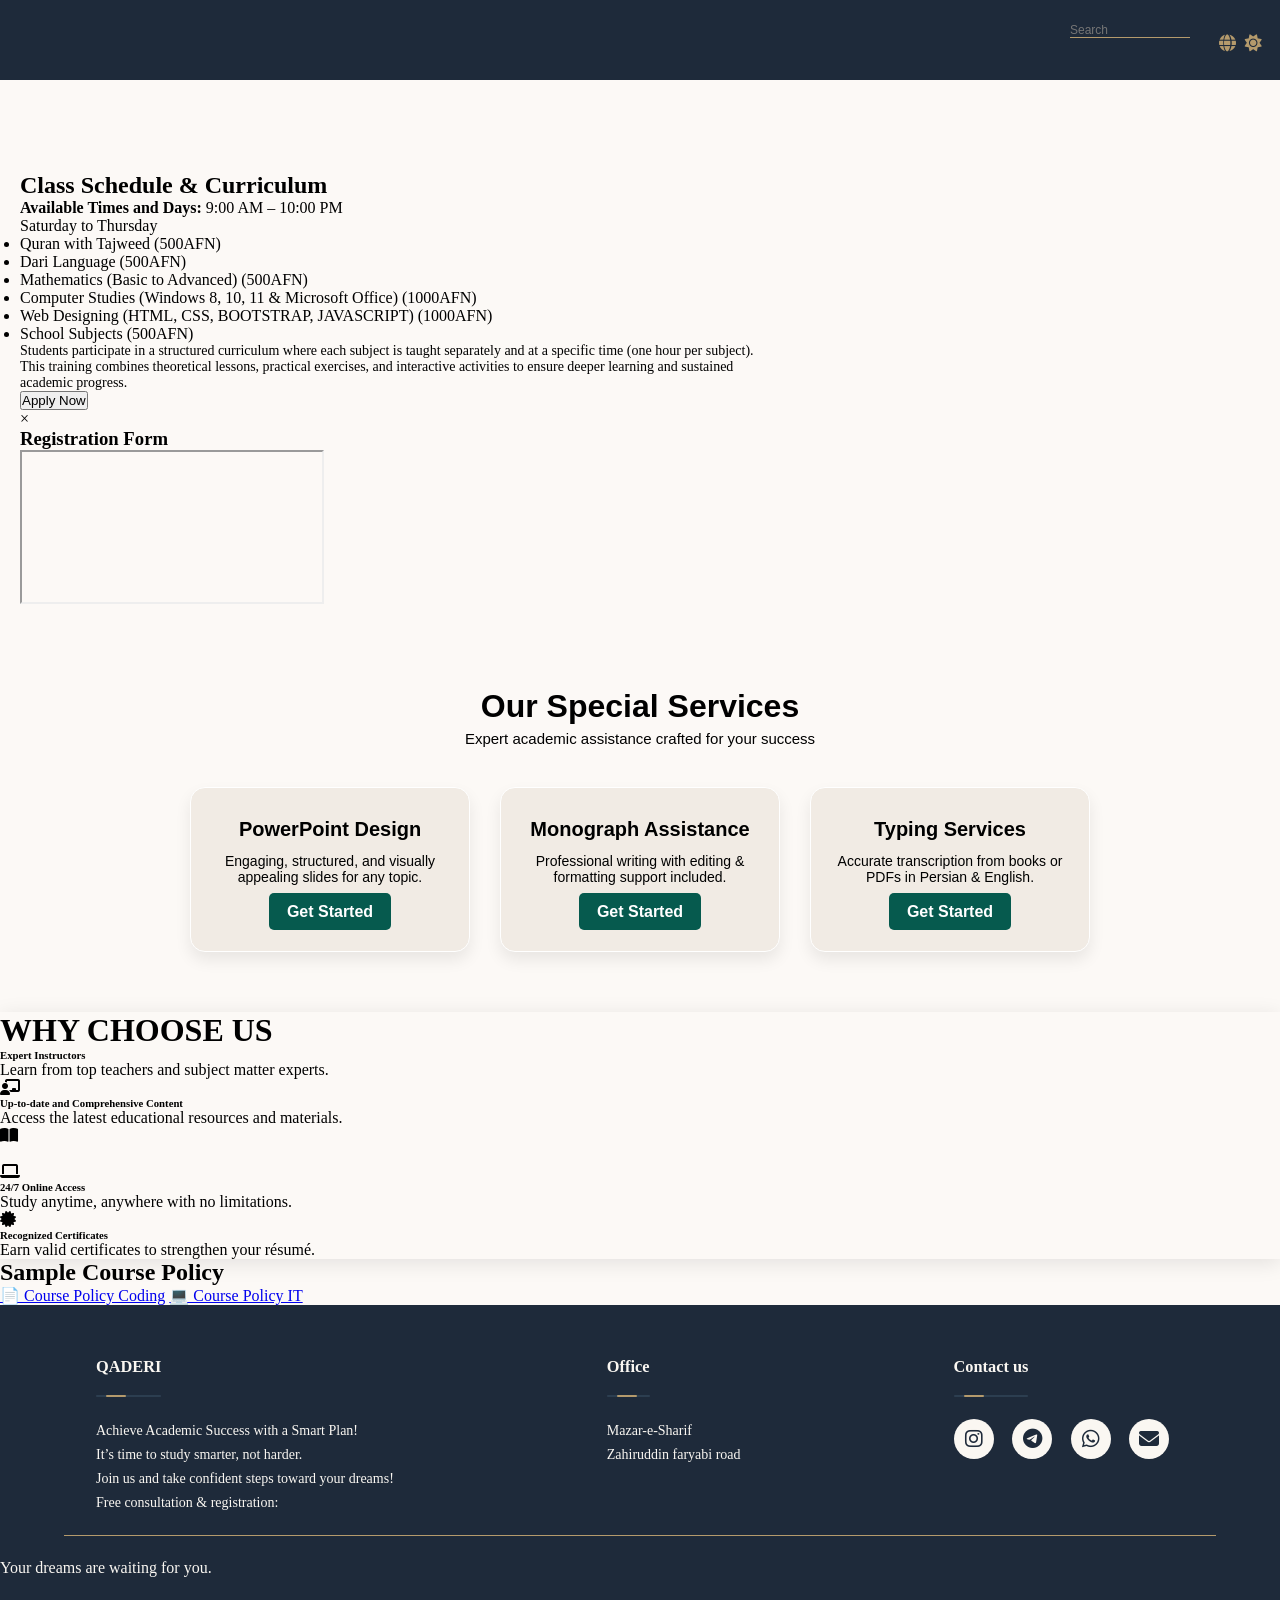
==== index.html @ 8e6b8955 "Update index.html" ====
<!DOCTYPE html>
<html lang="en">
<head>
  <meta charset="UTF-8">
  <meta name="viewport" content="width=device-width, initial-scale=1.0">

  <!-- Bootstrap -->
  <link rel="stylesheet" href="bootstrap.min.css">
  <script src="bootstrap.bundle.min.js"></script>

  <!-- Font Awesome -->
  <link rel="stylesheet" href="https://cdnjs.cloudflare.com/ajax/libs/font-awesome/6.6.0/css/all.min.css">

  <!-- Custom CSS -->
  <link rel="stylesheet" href="home.css">
  <link rel="stylesheet" href="navbar-footer.css">
  <link rel="stylesheet" href="responsive.css">

  <script src="jquery.min.js"></script>

  <style>
    .custom-services {
      font-family: 'Segoe UI', sans-serif;
      padding: 60px 20px;
      text-align: center;
    }

    .title-box h2 {
      font-size: 32px;
      margin-bottom: 5px;
    }

    .title-box p {
      font-size: 15px;
      margin-bottom: 40px;
    }

    .service-grid {
      display: flex;
      justify-content: center;
      flex-wrap: wrap;
      gap: 30px;
    }

    .service-item {
      border-radius: 15px;
      padding: 30px 20px;
      width: 280px;
      box-shadow: 0 8px 16px rgba(0,0,0,0.08);
      transition: transform 0.3s ease;
      border: 1px solid #fff;
      background-color: #f1ebe4;
    }

    .service-item:hover {
      transform: translateY(-6px);
    }

    .icon {
      font-size: 36px;
      margin-bottom: 15px;
    }

    .service-item h3 {
      font-size: 20px;
      margin-bottom: 12px;
    }

    .service-item p {
      font-size: 14px;
      margin-bottom: 18px;
    }

    .action-btn {
      text-decoration: none;
      background: #065a4e;
      color: #fff;
      padding: 10px 18px;
      border-radius: 5px;
      font-weight: bold;
      transition: background 0.3s ease;
    }

    .action-btn:hover {
      background: #0c7869;
    }

    img {
      max-width: 100%;
      height: auto;
      position: relative;
      top: 23px;
    }

    #curriculum {
      max-width: 800px;
      padding: 20px;
    }

    @media (max-width: 768px) {
      .time {
        display: block !important;
        padding: 10px;
      }

      #curriculum {
        width: 100% !important;
        padding: 10px !important;
      }

      .row-footer {
        flex-direction: column;
        text-align: center;
      }

      .row-footer > div {
        margin-bottom: 20px;
      }
    }
  </style>
</head>

<body style="background-color: #fcf9f6;">

  <!-- NAVBAR -->
  <nav class="navbar navbar-expand-lg fixed-top mb-5">
    <div class="container-fluid">
      <a class="navbar-brand me-auto gold" href="index.html">
        <img src="logo.png" alt="" class="logo">
      </a>
    </div>

    <input class="search" type="search" placeholder="Search">

    <i class="fa-solid fa-sun me-3" id="toggleDark"></i>

    <a href=".html">
      <i class="fa-solid fa-globe me-3 language"></i>
    </a>
  </nav>

  <br id="top"><br><br><br>

  <!-- CURRICULUM -->
  <section id="curriculum">
    <h2>Class Schedule & Curriculum</h2>

    <p>
      <strong>Available Times and Days:</strong>
      9:00 AM – 10:00 PM <br>
      Saturday to Thursday
    </p>

    <ul class="subject-list">
      <li>Quran with Tajweed <span>(500AFN)</span></li>
      <li>Dari Language <span>(500AFN)</span></li>
      <li>Mathematics (Basic to Advanced) <span>(500AFN)</span></li>
      <li>Computer Studies (Windows 8, 10, 11 & Microsoft Office) <span>(1000AFN)</span></li>
      <li>Web Designing (HTML, CSS, BOOTSTRAP, JAVASCRIPT) <span>(1000AFN)</span></li>
      <li>School Subjects <span>(500AFN)</span></li>
    </ul>

    <p style="font-size: 14px;">
      Students participate in a structured curriculum where each subject is taught separately 
      and at a specific time (one hour per subject). This training combines theoretical lessons, 
      practical exercises, and interactive activities to ensure deeper learning and sustained academic progress.
    </p>

    <button id="openFormBtn">Apply Now</button>

    <!-- Modal -->
    <div id="signupModal" class="modal">
      <div class="modal-content">
        <div class="modal-header">
          <span class="close" id="closeModal">&times;</span>
          <h3>Registration Form</h3>
        </div>

        <iframe src="https://docs.google.com/forms/d/e/1FAIpQLSfiesvxRKN3bKkKUyKluI0n7RCWYYDgTnpUnHDpXi1G2gEbSQ/viewform?embedded=true">
          Loading...
        </iframe>
      </div>
    </div>
  </section>

  <!-- SERVICES -->
  <section class="custom-services">
    <div class="title-box">
      <h2>Our Special Services</h2>
      <p>Expert academic assistance crafted for your success</p>
    </div>

    <div class="service-grid">
      <div class="service-item">
        <h3>PowerPoint Design</h3>
        <p>Engaging, structured, and visually appealing slides for any topic.</p>
        <a href="#" class="action-btn">Get Started</a>
      </div>

      <div class="service-item">
        <h3>Monograph Assistance</h3>
        <p>Professional writing with editing & formatting support included.</p>
        <a href="#" class="action-btn">Get Started</a>
      </div>

      <div class="service-item">
        <h3>Typing Services</h3>
        <p>Accurate transcription from books or PDFs in Persian & English.</p>
        <a href="#" class="action-btn">Get Started</a>
      </div>
    </div>
  </section>

  <!-- WHY CHOOSE US -->
  <div class="container choose-us mt-2 mb-5" style="box-shadow: 0px 4px 20px rgba(0,0,0,0.1);">

    <div class="row mb-5">
      <div class="col-12 mt-5">
        <h1 class="choose">WHY CHOOSE US</h1>
      </div>
    </div>

    <div class="row">
      <div class="col-md-4">

        <div class="text1-icon border-bottom">
          <div>
            <h6>Expert Instructors</h6>
            <p>Learn from top teachers and subject matter experts.</p>
          </div>
          <i class="fa-solid fa-chalkboard-user ps-4"></i>
        </div>

        <div class="text1-icon">
          <div>
            <h6>Up-to-date and Comprehensive Content</h6>
            <p>Access the latest educational resources and materials.</p>
          </div>
          <i class="fa-solid fa-book-open ps-4"></i>
        </div>

      </div>

      <div class="col-md-4 image-choose mb-4">
        <img src="learn.png" alt="">
      </div>

      <div class="col-md-4 mb-4">

        <div class="text2-icon border-bottom">
          <i class="fa-solid fa-laptop pe-4"></i>
          <div>
            <h6>24/7 Online Access</h6>
            <p>Study anytime, anywhere with no limitations.</p>
          </div>
        </div>

        <div class="text2-icon">
          <i class="fa-solid fa-certificate pe-4"></i>
          <div>
            <h6>Recognized Certificates</h6>
            <p>Earn valid certificates to strengthen your résumé.</p>
          </div>
        </div>

      </div>
    </div>
  </div>

  <!-- COURSE POLICY -->
  <div class="course-policy-container">
    <h2 class="title">Sample Course Policy</h2>

    <div class="button-group">
      <a href="file1.pdf" class="policy-button" download>📄 Course Policy Coding</a>
      <a href="file2.pdf" class="policy-button" download>💻 Course Policy IT</a>
    </div>
  </div>

  <!-- FOOTER -->
  <footer class="mt-3">
    <div class="row row-footer">

      <div class="col-md-4">
        <h3>QADERI <div class="underline"><span></span></div></h3>
        <p>
          Achieve Academic Success with a Smart Plan!<br>
          It’s time to study smarter, not harder.<br>
          Join us and take confident steps toward your dreams!<br>
          Free consultation & registration:
        </p>
      </div>

      <div class="col-md-4" style="text-align: left;">
        <h3>Office <div class="underline"><span></span></div></h3>
        <p>Mazar-e-Sharif</p>
        <p>Zahiruddin faryabi road</p>
      </div>

      <div class="col-md-4">
        <h3>Contact us <div class="underline"><span></span></div></h3>

        <div class="social-icons" style="text-align: left;">
          <a href="https://instagram.com/qaderi_online_academy"><i class="fab fa-instagram"></i></a>
          <a href="https://t.me/Qaderi_Online_Academy"><i class="fab fa-telegram"></i></a>
          <a href="https://wa.me/93748278164" target="_blank"><i class="fab fa-whatsapp"></i></a>
          <a href="mailto:qaderi.onlineacademy@gmail.com"><i class="fas fa-envelope email"></i></a>
        </div>
      </div>

    </div>

    <hr>

    <p class="text-center" style="font-size: 16px;">
      Your dreams are waiting for you.
    </p>
  </footer>

  <!-- TO TOP -->
  <a href="#top" class="to-top">
    <i class="fas fa-chevron-up"></i>
  </a>

  <!-- JS -->
  <script>
    const toTop = document.querySelector(".to-top");

    window.addEventListener("scroll", () => {
      if (window.pageYOffset > 450) {
        toTop.classList.add("active");
      } else {
        toTop.classList.remove("active");
      }
    });

    const toggle = document.getElementById('toggleDark');
    const body = document.querySelector('body');

    toggle.addEventListener('click', function () {
      this.classList.toggle('fa-moon');

      if (this.classList.toggle('fa-sun')) {
        body.style.background = '#fff';
        body.style.color = '#000';
        body.style.transition = '1s';
      } else {
        body.style.background = '#000';
        body.style.color = '#f9fafa';
        body.style.transition = '1s';
      }
    });

    const openBtn = document.getElementById("openFormBtn");
    const modal = document.getElementById("signupModal");
    const closeBtn = document.getElementById("closeModal");

    openBtn.onclick = () => modal.style.display = "block";
    closeBtn.onclick = () => modal.style.display = "none";
    window.onclick = e => {
      if (e.target === modal) modal.style.display = "none";
    };
  </script>

</body>
</html>
---- navbar-footer.css ----
* {
  margin: 0;
  padding: 0;
  box-sizing: border-box;
}

/* custom font */
@font-face {
  font-family: 'ScriptMTBold';
  src: url('../webfonts/script-mt/ScriptMTBold.ttf');
}

/* NAVBAR */
.navbar {
  width: 100%;
  height: 80px;
  background-color: #1E2A3A;
  padding: 10px;
}

.search {
  position: absolute;
  right: 90px;
  top: 23px;
  border: none;
  background-color: transparent;
  border-bottom: 1px solid #B49A6C;
  width: 120px;
  font-size: 12px;
  color: #FAF7F2;
}

#toggleDark {
  font-size: 17px;
  cursor: pointer;
  color: #B49A6C; /* آیکن هماهنگ */
  position: absolute;
  right: 18px;
  top: 34px;
}

.language {
  font-size: 17px;
  cursor: pointer;
  color: #B49A6C; /* آیکن هماهنگ */
  position: absolute;
  right: 44px;
  top: 34px;
}

/* FOOTER */
footer {
  width: 100%;
  background: #1E2A3A;
  color: #FAF7F2;
  padding: 50px 0 30px;
  font-size: 14px;
  line-height: 24px;
}

.row-footer {
  width: 85%;
  margin: auto;
  display: flex;
  flex-wrap: wrap;
  align-items: flex-start;
  justify-content: space-between;
}

footer .col-md-3 {
  flex-basis: 25%;
  padding: 10px;
}

footer .col-md-3 p {
  padding: 0;
  margin: 0;
}

.col-md-3:nth-child(2),
.col-md-3:nth-child(3) {
  flex-basis: 15%;
}

.logo {
  width: 80px;
  margin-bottom: 40px;
}

footer h3 {
  width: fit-content;
  margin-bottom: 40px;
  position: relative;
}

footer h6 {
  margin: 10px 0;
}

footer ul li {
  list-style: none;
  margin-bottom: 10px;
}

footer ul li a {
  text-decoration: none;
  color: #FAF7F2;
}

footer form {
  padding-bottom: 15px;
  display: flex;
  align-items: center;
  justify-content: space-between;
  border-bottom: 1px solid #B49A6C;
  margin-bottom: 50px;
}

footer form input {
  width: 100%;
  background: transparent;
  color: #FAF7F2;
  border: 0;
  outline: none;
}

footer form button {
  background: transparent;
  border: 0;
  outline: none;
  cursor: pointer;
}

footer form button .fas {
  font-size: 16px;
  color: #B49A6C;
}

/* ICONS */
footer .social-icons .fab,
.email {
  width: 40px;
  height: 40px;
  border-radius: 50%;
  text-align: center;
  line-height: 40px;
  font-size: 20px;
  color: #1E2A3A;
  background: #FAF7F2;
  margin-right: 15px;
  cursor: pointer;
}

/* ICON HOVER */
footer .social-icons .fab:hover,
footer .social-icons .email:hover {
  background: #B49A6C;
  color: #1E2A3A;
  transform: scale(1.15);
  transition: 0.4s ease;
}

footer hr {
  width: 90%;
  border: 0;
  border-bottom: 1px solid #B49A6C;
  margin: 20px auto;
}

footer .text {
  text-align: center;
}

/* UNDERLINE */
footer .underline {
  width: 100%;
  height: 2px;
  background: #2C3E50;
  border-radius: 5px;
  position: absolute;
  top: 40px;
  left: 0;
  overflow: hidden;
}

footer .underline span {
  width: 20px;
  height: 100%;
  background: #B49A6C;
  border-radius: 3px;
  position: absolute;
  top: 0;
  left: 10px;
  animation: moving 2s linear infinite;
}

@keyframes moving {
  0% { left: -20px; }
  100% { left: 100%; }
}

/* TO TOP */
.to-top {
  background-color: #FAF7F2;
  position: fixed;
  bottom: 16px;
  right: 32px;
  width: 40px;
  height: 40px;
  border-radius: 50%;
  display: flex;
  align-items: center;
  justify-content: center;
  font-size: 20px;
  color: #1E2A3A;
  text-decoration: none;
  opacity: 0;
  pointer-events: none;
  transition: all .3s;
}

.to-top.active {
  bottom: 32px;
  opacity: 1;
  pointer-events: auto;
}

/* RESPONSIVE */
@media (max-width: 768px) {
  .search {
    right: 50%;
    top: 80px;
    transform: translateX(50%);
    width: 60%;
  }

  #toggleDark,
  .language {
    top: 20px;
    position: static;
    margin-left: 10px;
  }

  .row-footer {
    flex-direction: column;
    text-align: center;
  }

  footer .col-md-3,
  .col-md-3:nth-child(2),
  .col-md-3:nth-child(3) {
    flex-basis: 100% !important;
  }
}

.pdf-wrapper {
  display: flex;
  flex-direction: column;
  gap: 10px;
  text-align: center;
}

.pdf-link {
  width: 80%;
  display: inline-block;
  padding: 4px 8px;
  background-color: #FAF7F2;
  color: #1E2A3A;
  text-decoration: none;
  font-weight: bold;
  font-size: 15px;
  border-radius: 12px;
  transition: all 0.3s ease;
}

.pdf-link:hover {
  background-color: #B49A6C;
  color: #1E2A3A;
  transform: scale(1.05);
}

.openFormBtn:hover {
  background-color: #B49A6C;
  color: #1E2A3A;
  transform: scale(1.05);
}
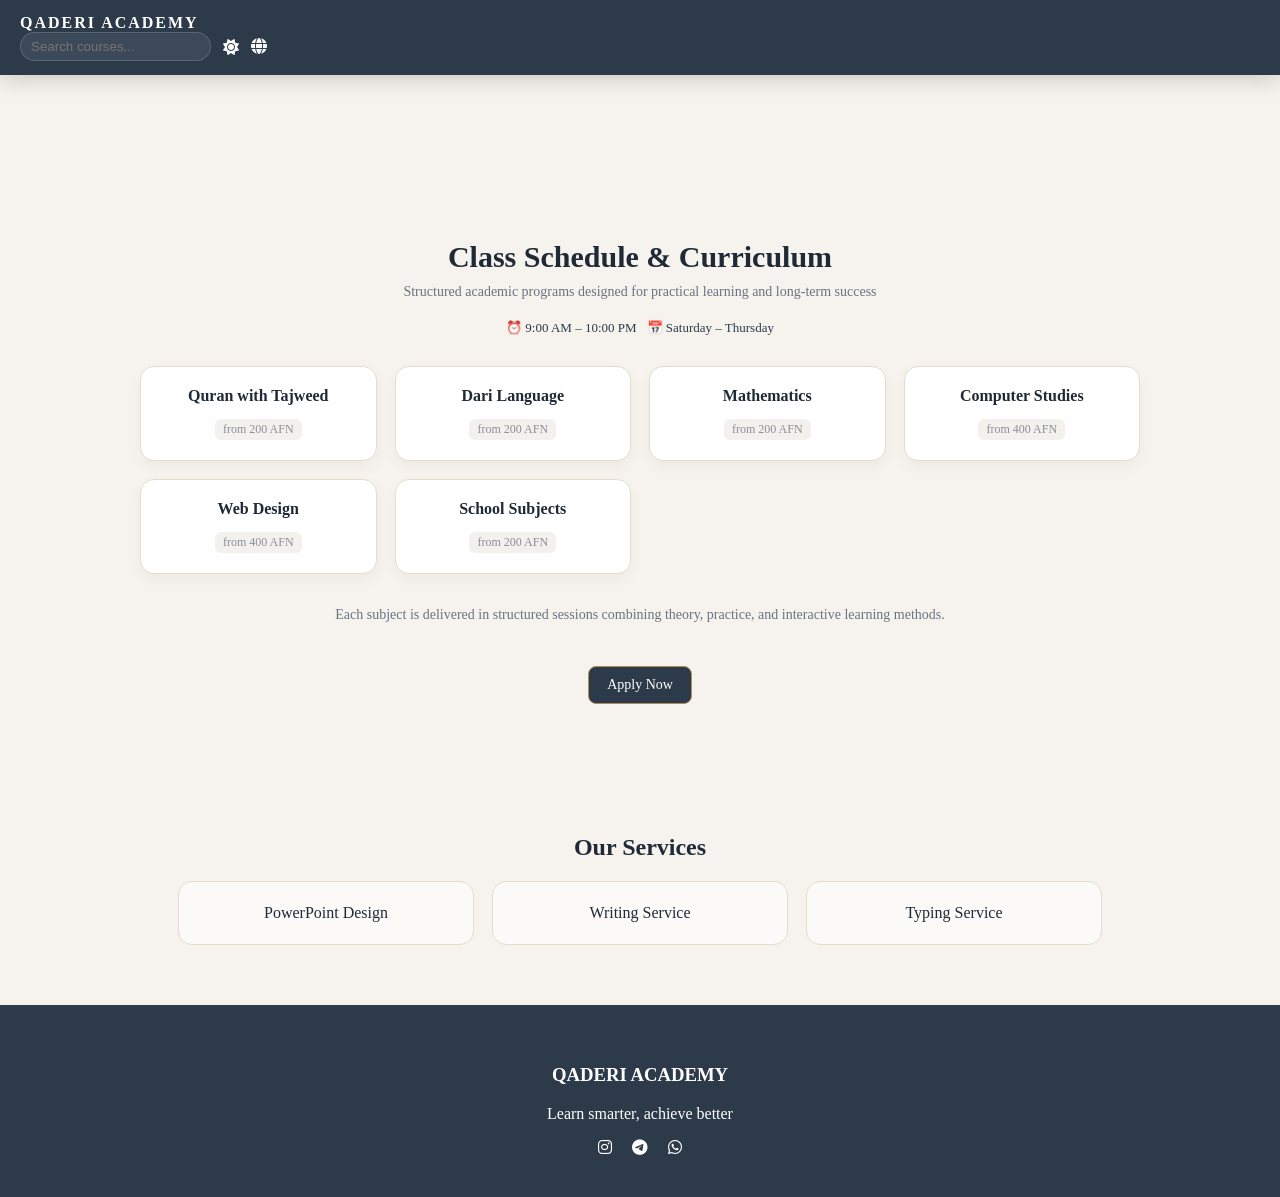
==== commit e68a3685: "Update index.html" ====
--- a/index.html
+++ b/index.html
@@ -1,366 +1,395 @@
 <!DOCTYPE html>
 <html lang="en">
 <head>
-  <meta charset="UTF-8">
-  <meta name="viewport" content="width=device-width, initial-scale=1.0">
-
-  <!-- Bootstrap -->
-  <link rel="stylesheet" href="bootstrap.min.css">
-  <script src="bootstrap.bundle.min.js"></script>
-
-  <!-- Font Awesome -->
-  <link rel="stylesheet" href="https://cdnjs.cloudflare.com/ajax/libs/font-awesome/6.6.0/css/all.min.css">
-
-  <!-- Custom CSS -->
-  <link rel="stylesheet" href="home.css">
-  <link rel="stylesheet" href="navbar-footer.css">
-  <link rel="stylesheet" href="responsive.css">
-
-  <script src="jquery.min.js"></script>
-
-  <style>
-    .custom-services {
-      font-family: 'Segoe UI', sans-serif;
-      padding: 60px 20px;
-      text-align: center;
-    }
-
-    .title-box h2 {
-      font-size: 32px;
-      margin-bottom: 5px;
-    }
-
-    .title-box p {
-      font-size: 15px;
-      margin-bottom: 40px;
-    }
-
-    .service-grid {
-      display: flex;
-      justify-content: center;
-      flex-wrap: wrap;
-      gap: 30px;
-    }
-
-    .service-item {
-      border-radius: 15px;
-      padding: 30px 20px;
-      width: 280px;
-      box-shadow: 0 8px 16px rgba(0,0,0,0.08);
-      transition: transform 0.3s ease;
-      border: 1px solid #fff;
-      background-color: #f1ebe4;
-    }
-
-    .service-item:hover {
-      transform: translateY(-6px);
-    }
-
-    .icon {
-      font-size: 36px;
-      margin-bottom: 15px;
-    }
-
-    .service-item h3 {
-      font-size: 20px;
-      margin-bottom: 12px;
-    }
-
-    .service-item p {
-      font-size: 14px;
-      margin-bottom: 18px;
-    }
-
-    .action-btn {
-      text-decoration: none;
-      background: #065a4e;
-      color: #fff;
-      padding: 10px 18px;
-      border-radius: 5px;
-      font-weight: bold;
-      transition: background 0.3s ease;
-    }
-
-    .action-btn:hover {
-      background: #0c7869;
-    }
-
-    img {
-      max-width: 100%;
-      height: auto;
-      position: relative;
-      top: 23px;
-    }
-
-    #curriculum {
-      max-width: 800px;
-      padding: 20px;
-    }
-
-    @media (max-width: 768px) {
-      .time {
-        display: block !important;
-        padding: 10px;
-      }
-
-      #curriculum {
-        width: 100% !important;
-        padding: 10px !important;
-      }
-
-      .row-footer {
-        flex-direction: column;
-        text-align: center;
-      }
-
-      .row-footer > div {
-        margin-bottom: 20px;
-      }
-    }
-  </style>
+<meta charset="UTF-8">
+<meta name="viewport" content="width=device-width, initial-scale=1.0">
+
+<link rel="stylesheet" href="bootstrap.min.css">
+<link rel="stylesheet" href="https://cdnjs.cloudflare.com/ajax/libs/font-awesome/6.6.0/css/all.min.css">
+
+<script src="jquery.min.js"></script>
+
+<style>
+
+/* BASE */
+body{
+  margin:0;
+  background:#f6f3ee;
+  font-family:Segoe UI;
+  color:#1f2a36;
+  transition:0.3s;
+}
+
+/* DARK MODE */
+body.dark{
+  background:#12161c;
+  color:#e9eef5;
+}
+
+/* NAVBAR (UNCHANGED) */
+.navbar{
+  background:#2c3a4a;
+  padding:14px 20px;
+  box-shadow:0 6px 20px rgba(0,0,0,0.15);
+}
+
+.brand{
+  color:#fff;
+  font-weight:600;
+  letter-spacing:2px;
+  text-decoration:none;
+}
+
+.nav-actions{
+  display:flex;
+  align-items:center;
+  gap:12px;
+}
+
+.search{
+  background:rgba(255,255,255,0.08);
+  border:1px solid rgba(255,255,255,0.15);
+  border-radius:20px;
+  padding:6px 10px;
+  color:#fff;
+  outline:none;
+}
+
+.icon{
+  color:#fff;
+  cursor:pointer;
+}
+
+.nav-space{height:90px;}
+
+/* CURRICULUM */
+#curriculum{
+  text-align:center;
+  padding:50px 20px;
+}
+
+#curriculum h2{
+  font-size:30px;
+  margin-bottom:10px;
+  font-weight:600;
+}
+
+.subtitle{
+  color:#6b7280;
+  max-width:700px;
+  margin:auto;
+  font-size:14px;
+}
+
+/* DARK MODE FIX TEXT */
+body.dark .subtitle{
+  color:#b9c2cf;
+}
+
+.time-box{
+  margin:20px auto;
+  display:flex;
+  justify-content:center;
+  gap:10px;
+  flex-wrap:wrap;
+  font-size:13px;
+  color:#2c3a4a;
+}
+
+body.dark .time-box{
+  color:#cfd6e0;
+}
+
+/* COURSES */
+.subjects{
+  display:grid;
+  grid-template-columns:repeat(auto-fit,minmax(220px,1fr));
+  gap:18px;
+  max-width:1000px;
+  margin:30px auto;
+}
+
+.subject{
+  background:#ffffff;
+  padding:20px;
+  border-radius:14px;
+  border:1px solid #e7dcc9;
+  box-shadow:0 6px 15px rgba(0,0,0,0.04);
+  transition:0.3s;
+}
+
+body.dark .subject{
+  background:#1b222c;
+  border-color:#2f3a4a;
+}
+
+.subject:hover{
+  transform:translateY(-4px);
+  border-color:#b08d57;
+}
+
+.subject-title{
+  font-weight:600;
+  margin-bottom:8px;
+}
+
+.price{
+  display:inline-block;
+  margin-top:6px;
+  font-size:12px;
+  color:#8a8f98;
+  font-weight:400;
+  background:#f3f1ed;
+  padding:3px 8px;
+  border-radius:6px;
+}
+
+body.dark .price{
+  background:#2a3442;
+  color:#cfd6e0;
+}
+
+.desc{
+  max-width:800px;
+  margin:20px auto;
+  color:#6b7280;
+  font-size:14px;
+  line-height:1.6;
+}
+
+body.dark .desc{
+  color:#cfd6e0;
+}
+
+/* APPLY BUTTON */
+.apply-btn{
+  display:inline-block;
+  margin-top:20px;
+  padding:10px 18px;
+  background:#2c3a4a;
+  color:#fff;
+  border-radius:8px;
+  text-decoration:none;
+  border:1px solid #b08d57;
+  transition:0.3s;
+  font-size:14px;
+}
+
+.apply-btn:hover{
+  background:#b08d57;
+  color:#1f2a36;
+}
+
+/* SERVICES */
+.services{
+  text-align:center;
+  padding:60px 20px;
+}
+
+.service-grid{
+  display:flex;
+  flex-wrap:wrap;
+  justify-content:center;
+  gap:18px;
+}
+
+.service{
+  width:250px;
+  padding:22px;
+  border-radius:14px;
+  background:#fbfaf8;
+  border:1px solid #e7dcc9;
+  transition:0.3s;
+}
+
+body.dark .service{
+  background:#1b222c;
+  border-color:#2f3a4a;
+  color:#e9eef5;
+}
+
+.service:hover{
+  transform:translateY(-5px);
+  background:#fff;
+  border-color:#b08d57;
+}
+
+/* FOOTER */
+footer{
+  background:#2c3a4a;
+  color:#fff;
+  padding:40px 20px;
+  text-align:center;
+}
+
+footer i{
+  margin:0 8px;
+  cursor:pointer;
+  transition:0.3s;
+}
+
+footer i:hover{
+  color:#b08d57;
+  transform:scale(1.2);
+}
+
+/* MOBILE */
+@media (max-width:768px){
+
+  #curriculum{
+    padding:20px 12px;
+  }
+
+  .services{
+    padding:30px 12px;
+  }
+
+  section{
+    margin-bottom:10px;
+  }
+
+  #curriculum h2,
+  .services h2{
+    font-size:20px;
+  }
+
+  .time-box{
+    font-size:12px;
+    gap:6px;
+  }
+
+  .subject{
+    padding:14px;
+  }
+
+  .apply-btn{
+    width:92%;
+    display:block;
+    margin:15px auto 0;
+  }
+
+}
+
+</style>
 </head>
 
-<body style="background-color: #fcf9f6;">
-
-  <!-- NAVBAR -->
-  <nav class="navbar navbar-expand-lg fixed-top mb-5">
-    <div class="container-fluid">
-      <a class="navbar-brand me-auto gold" href="index.html">
-        <img src="logo.png" alt="" class="logo">
-      </a>
-    </div>
-
-    <input class="search" type="search" placeholder="Search">
-
-    <i class="fa-solid fa-sun me-3" id="toggleDark"></i>
-
-    <a href=".html">
-      <i class="fa-solid fa-globe me-3 language"></i>
+<body>
+
+<!-- NAVBAR -->
+<nav class="navbar">
+  <a class="brand" href="#">QADERI ACADEMY</a>
+
+  <div class="nav-actions">
+    <input class="search" placeholder="Search courses...">
+
+    <!-- DARK MODE TOGGLE -->
+    <i class="fa fa-sun icon" id="themeToggle"></i>
+
+    <!-- 🌐 GO TO INDEX -->
+    <a href="farsi.html">
+      <i class="fa fa-globe icon"></i>
     </a>
-  </nav>
-
-  <br id="top"><br><br><br>
-
-  <!-- CURRICULUM -->
-  <section id="curriculum">
-    <h2>Class Schedule & Curriculum</h2>
-
-    <p>
-      <strong>Available Times and Days:</strong>
-      9:00 AM – 10:00 PM <br>
-      Saturday to Thursday
-    </p>
-
-    <ul class="subject-list">
-      <li>Quran with Tajweed <span>(500AFN)</span></li>
-      <li>Dari Language <span>(500AFN)</span></li>
-      <li>Mathematics (Basic to Advanced) <span>(500AFN)</span></li>
-      <li>Computer Studies (Windows 8, 10, 11 & Microsoft Office) <span>(1000AFN)</span></li>
-      <li>Web Designing (HTML, CSS, BOOTSTRAP, JAVASCRIPT) <span>(1000AFN)</span></li>
-      <li>School Subjects <span>(500AFN)</span></li>
-    </ul>
-
-    <p style="font-size: 14px;">
-      Students participate in a structured curriculum where each subject is taught separately 
-      and at a specific time (one hour per subject). This training combines theoretical lessons, 
-      practical exercises, and interactive activities to ensure deeper learning and sustained academic progress.
-    </p>
-
-    <button id="openFormBtn">Apply Now</button>
-
-    <!-- Modal -->
-    <div id="signupModal" class="modal">
-      <div class="modal-content">
-        <div class="modal-header">
-          <span class="close" id="closeModal">&times;</span>
-          <h3>Registration Form</h3>
-        </div>
-
-        <iframe src="https://docs.google.com/forms/d/e/1FAIpQLSfiesvxRKN3bKkKUyKluI0n7RCWYYDgTnpUnHDpXi1G2gEbSQ/viewform?embedded=true">
-          Loading...
-        </iframe>
-      </div>
-    </div>
-  </section>
-
-  <!-- SERVICES -->
-  <section class="custom-services">
-    <div class="title-box">
-      <h2>Our Special Services</h2>
-      <p>Expert academic assistance crafted for your success</p>
-    </div>
-
-    <div class="service-grid">
-      <div class="service-item">
-        <h3>PowerPoint Design</h3>
-        <p>Engaging, structured, and visually appealing slides for any topic.</p>
-        <a href="#" class="action-btn">Get Started</a>
-      </div>
-
-      <div class="service-item">
-        <h3>Monograph Assistance</h3>
-        <p>Professional writing with editing & formatting support included.</p>
-        <a href="#" class="action-btn">Get Started</a>
-      </div>
-
-      <div class="service-item">
-        <h3>Typing Services</h3>
-        <p>Accurate transcription from books or PDFs in Persian & English.</p>
-        <a href="#" class="action-btn">Get Started</a>
-      </div>
-    </div>
-  </section>
-
-  <!-- WHY CHOOSE US -->
-  <div class="container choose-us mt-2 mb-5" style="box-shadow: 0px 4px 20px rgba(0,0,0,0.1);">
-
-    <div class="row mb-5">
-      <div class="col-12 mt-5">
-        <h1 class="choose">WHY CHOOSE US</h1>
-      </div>
-    </div>
-
-    <div class="row">
-      <div class="col-md-4">
-
-        <div class="text1-icon border-bottom">
-          <div>
-            <h6>Expert Instructors</h6>
-            <p>Learn from top teachers and subject matter experts.</p>
-          </div>
-          <i class="fa-solid fa-chalkboard-user ps-4"></i>
-        </div>
-
-        <div class="text1-icon">
-          <div>
-            <h6>Up-to-date and Comprehensive Content</h6>
-            <p>Access the latest educational resources and materials.</p>
-          </div>
-          <i class="fa-solid fa-book-open ps-4"></i>
-        </div>
-
-      </div>
-
-      <div class="col-md-4 image-choose mb-4">
-        <img src="learn.png" alt="">
-      </div>
-
-      <div class="col-md-4 mb-4">
-
-        <div class="text2-icon border-bottom">
-          <i class="fa-solid fa-laptop pe-4"></i>
-          <div>
-            <h6>24/7 Online Access</h6>
-            <p>Study anytime, anywhere with no limitations.</p>
-          </div>
-        </div>
-
-        <div class="text2-icon">
-          <i class="fa-solid fa-certificate pe-4"></i>
-          <div>
-            <h6>Recognized Certificates</h6>
-            <p>Earn valid certificates to strengthen your résumé.</p>
-          </div>
-        </div>
-
-      </div>
-    </div>
-  </div>
-
-  <!-- COURSE POLICY -->
-  <div class="course-policy-container">
-    <h2 class="title">Sample Course Policy</h2>
-
-    <div class="button-group">
-      <a href="file1.pdf" class="policy-button" download>📄 Course Policy Coding</a>
-      <a href="file2.pdf" class="policy-button" download>💻 Course Policy IT</a>
-    </div>
-  </div>
-
-  <!-- FOOTER -->
-  <footer class="mt-3">
-    <div class="row row-footer">
-
-      <div class="col-md-4">
-        <h3>QADERI <div class="underline"><span></span></div></h3>
-        <p>
-          Achieve Academic Success with a Smart Plan!<br>
-          It’s time to study smarter, not harder.<br>
-          Join us and take confident steps toward your dreams!<br>
-          Free consultation & registration:
-        </p>
-      </div>
-
-      <div class="col-md-4" style="text-align: left;">
-        <h3>Office <div class="underline"><span></span></div></h3>
-        <p>Mazar-e-Sharif</p>
-        <p>Zahiruddin faryabi road</p>
-      </div>
-
-      <div class="col-md-4">
-        <h3>Contact us <div class="underline"><span></span></div></h3>
-
-        <div class="social-icons" style="text-align: left;">
-          <a href="https://instagram.com/qaderi_online_academy"><i class="fab fa-instagram"></i></a>
-          <a href="https://t.me/Qaderi_Online_Academy"><i class="fab fa-telegram"></i></a>
-          <a href="https://wa.me/93748278164" target="_blank"><i class="fab fa-whatsapp"></i></a>
-          <a href="mailto:qaderi.onlineacademy@gmail.com"><i class="fas fa-envelope email"></i></a>
-        </div>
-      </div>
-
-    </div>
-
-    <hr>
-
-    <p class="text-center" style="font-size: 16px;">
-      Your dreams are waiting for you.
-    </p>
-  </footer>
-
-  <!-- TO TOP -->
-  <a href="#top" class="to-top">
-    <i class="fas fa-chevron-up"></i>
+
+  </div>
+</nav>
+
+<div class="nav-space"></div>
+
+<!-- CURRICULUM -->
+<section id="curriculum">
+
+  <h2>Class Schedule & Curriculum</h2>
+
+  <p class="subtitle">
+    Structured academic programs designed for practical learning and long-term success
+  </p>
+
+  <div class="time-box">
+    <span>⏰ 9:00 AM – 10:00 PM</span>
+    <span>📅 Saturday – Thursday</span>
+  </div>
+
+  <div class="subjects">
+
+    <div class="subject">
+      <div class="subject-title">Quran with Tajweed</div>
+      <div class="price">from 200 AFN</div>
+    </div>
+
+    <div class="subject">
+      <div class="subject-title">Dari Language</div>
+      <div class="price">from 200 AFN</div>
+    </div>
+
+    <div class="subject">
+      <div class="subject-title">Mathematics</div>
+      <div class="price">from 200 AFN</div>
+    </div>
+
+    <div class="subject">
+      <div class="subject-title">Computer Studies</div>
+      <div class="price">from 400 AFN</div>
+    </div>
+
+    <div class="subject">
+      <div class="subject-title">Web Design</div>
+      <div class="price">from 400 AFN</div>
+    </div>
+
+    <div class="subject">
+      <div class="subject-title">School Subjects</div>
+      <div class="price">from 200 AFN</div>
+    </div>
+
+  </div>
+
+  <p class="desc">
+    Each subject is delivered in structured sessions combining theory, practice, and interactive learning methods.
+  </p>
+
+  <a href="https://docs.google.com/forms/d/e/1FAIpQLSfiesvxRKN3bKkKUyKluI0n7RCWYYDgTnpUnHDpXi1G2gEbSQ/viewform"
+     target="_blank"
+     class="apply-btn">
+    Apply Now
   </a>
 
-  <!-- JS -->
-  <script>
-    const toTop = document.querySelector(".to-top");
-
-    window.addEventListener("scroll", () => {
-      if (window.pageYOffset > 450) {
-        toTop.classList.add("active");
-      } else {
-        toTop.classList.remove("active");
-      }
-    });
-
-    const toggle = document.getElementById('toggleDark');
-    const body = document.querySelector('body');
-
-    toggle.addEventListener('click', function () {
-      this.classList.toggle('fa-moon');
-
-      if (this.classList.toggle('fa-sun')) {
-        body.style.background = '#fff';
-        body.style.color = '#000';
-        body.style.transition = '1s';
-      } else {
-        body.style.background = '#000';
-        body.style.color = '#f9fafa';
-        body.style.transition = '1s';
-      }
-    });
-
-    const openBtn = document.getElementById("openFormBtn");
-    const modal = document.getElementById("signupModal");
-    const closeBtn = document.getElementById("closeModal");
-
-    openBtn.onclick = () => modal.style.display = "block";
-    closeBtn.onclick = () => modal.style.display = "none";
-    window.onclick = e => {
-      if (e.target === modal) modal.style.display = "none";
-    };
-  </script>
+</section>
+
+<!-- SERVICES -->
+<section class="services">
+
+  <h2>Our Services</h2>
+
+  <div class="service-grid">
+    <div class="service">PowerPoint Design</div>
+    <div class="service">Writing Service</div>
+    <div class="service">Typing Service</div>
+  </div>
+
+</section>
+
+<!-- FOOTER -->
+<footer>
+
+  <h3>QADERI ACADEMY</h3>
+  <p>Learn smarter, achieve better</p>
+
+  <div>
+    <i class="fab fa-instagram"></i>
+    <i class="fab fa-telegram"></i>
+    <i class="fab fa-whatsapp"></i>
+  </div>
+
+</footer>
+
+<!-- JS (NEW ONLY) -->
+<script>
+const toggle = document.getElementById("themeToggle");
+
+toggle.addEventListener("click", () => {
+  document.body.classList.toggle("dark");
+});
+</script>
 
 </body>
 </html>
